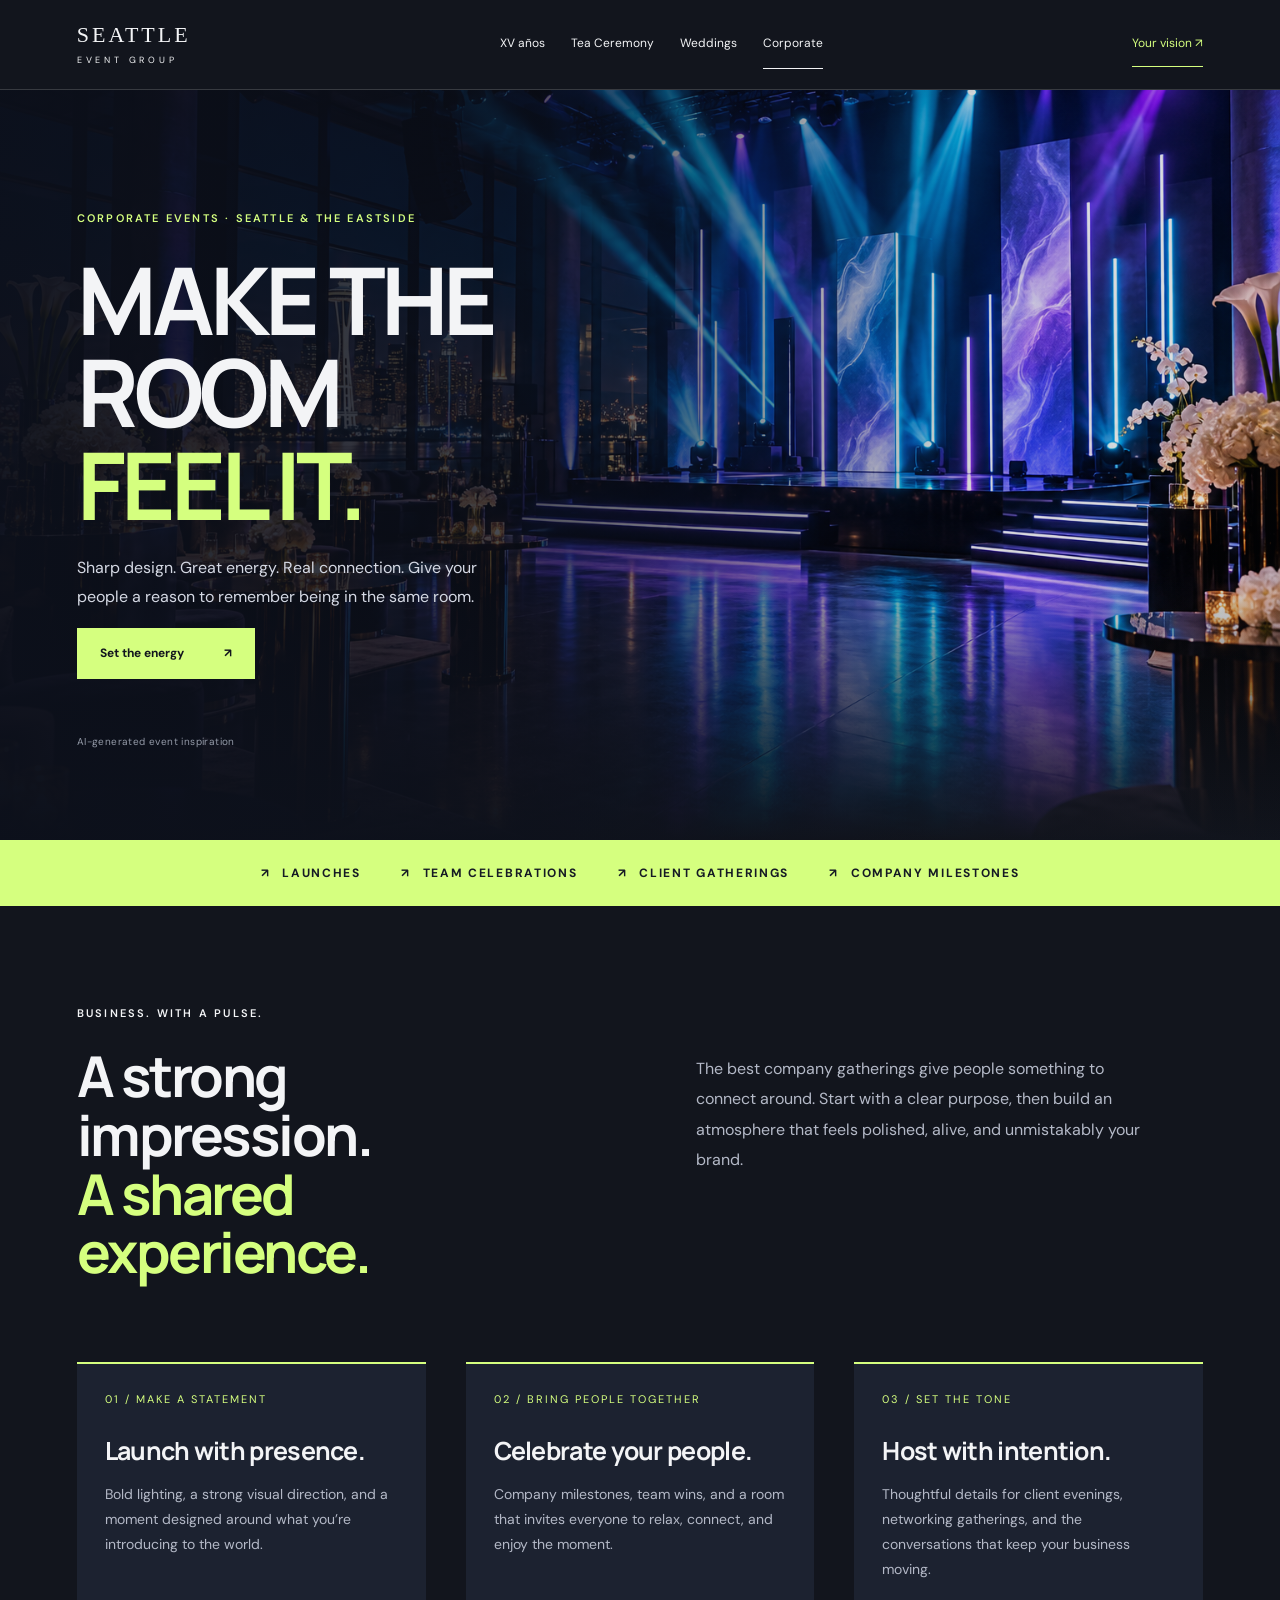
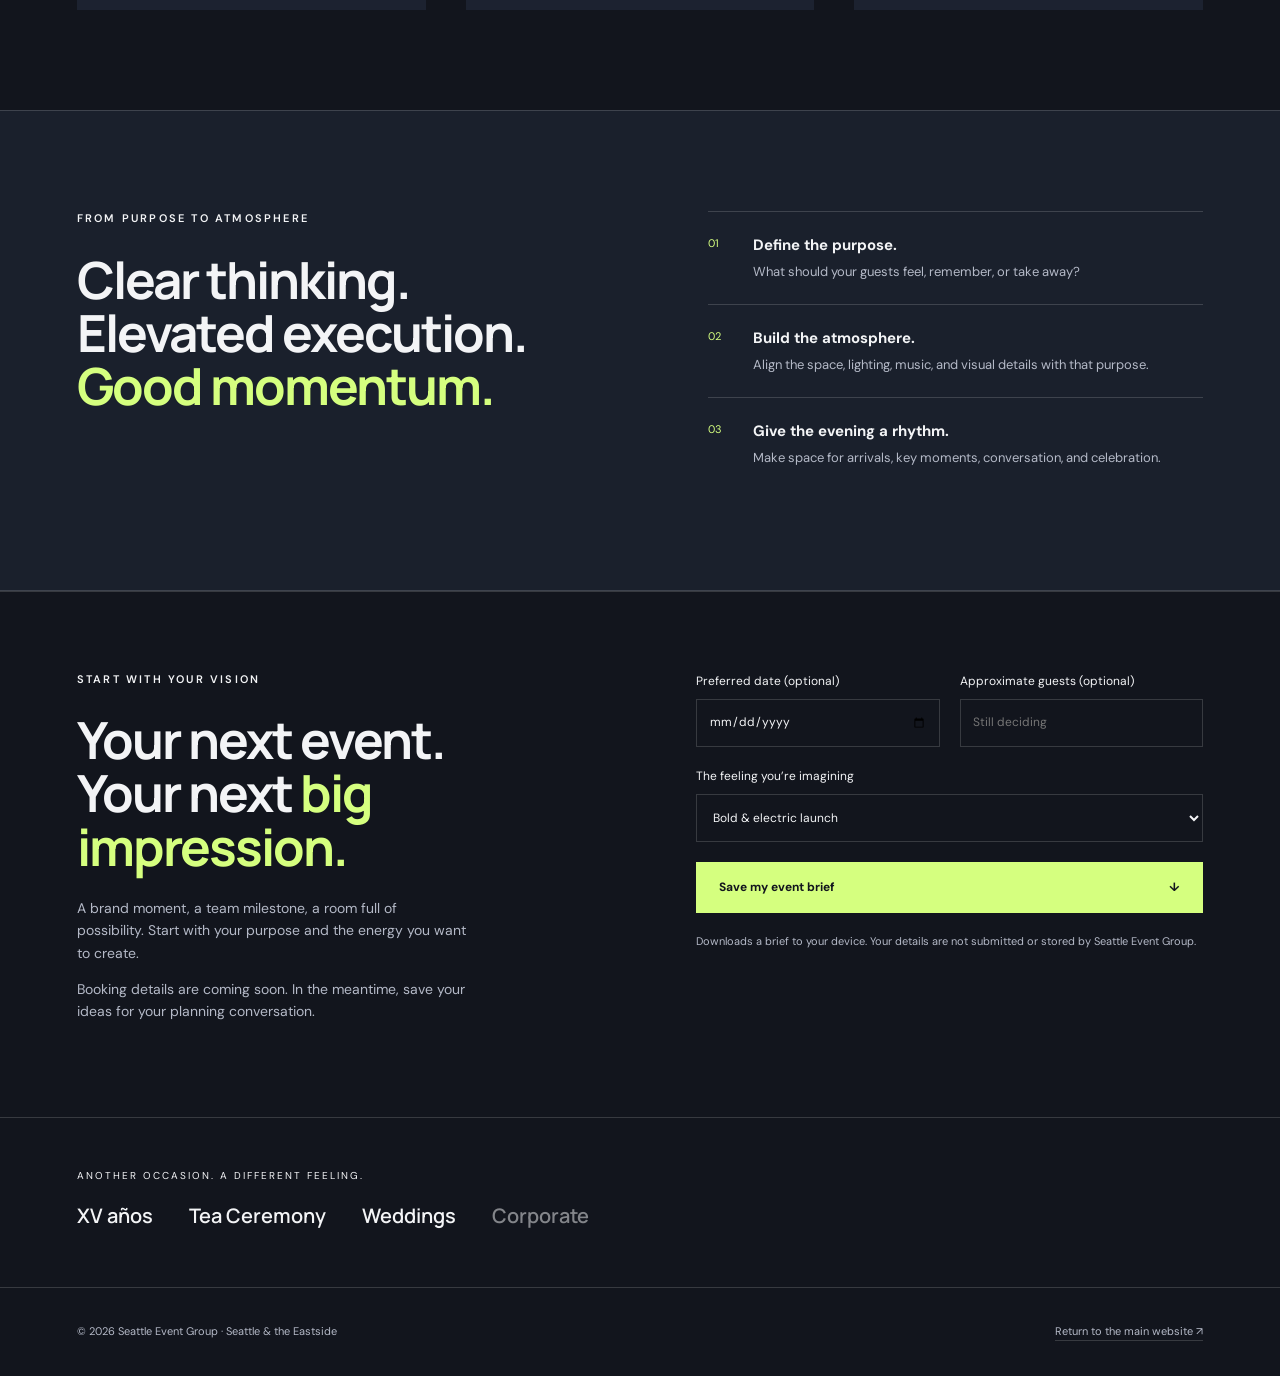
==== corporate/index.html @ 8b99e22e "Add distinct pages for weddings, tea ceremonies, XV anos, and corporate events" ====
<!doctype html>
<html lang="en"><head><meta charset="UTF-8"><meta name="viewport" content="width=device-width, initial-scale=1">
<title>Corporate — Make the room feel it | Seattle Event Group</title><meta name="description" content="High-energy, elegant company celebrations, launches, and team gatherings. Explore corporate event inspiration with Seattle Event Group.">
<link rel="canonical" href="https://seattleeventgroup.com/corporate/">
<meta name="theme-color" content="#12151d"><link rel="icon" type="image/svg+xml" href="data:image/svg+xml,%3Csvg xmlns='http://www.w3.org/2000/svg' viewBox='0 0 40 40'%3E%3Crect width='40' height='40' rx='20' fill='%23382130'/%3E%3Ctext x='20' y='29' text-anchor='middle' font-family='Georgia' font-size='29' fill='%23fffaf4'%3Es%3C/text%3E%3C/svg%3E">
<link rel="stylesheet" href="/occasions.css"></head><body class="corporate-page"><a class="skip" href="#main">Skip to content</a>
<header class="site-header shell">
<a class="brand" href="/" aria-label="Seattle Event Group home">SEATTLE<span>EVENT GROUP</span></a>
<nav class="desktop-nav" aria-label="Occasions"><a href="/xv-anos/">XV años</a>
<a href="/tea-ceremony/">Tea Ceremony</a>
<a href="/weddings/">Weddings</a>
<a href="/corporate/" aria-current="page">Corporate</a></nav>
<a class="header-link" href="#vision">Your vision <span aria-hidden="true">↗</span></a>
<details class="mobile-nav"><summary>Occasions</summary><nav aria-label="Occasions"><a href="/xv-anos/">XV años</a>
<a href="/tea-ceremony/">Tea Ceremony</a>
<a href="/weddings/">Weddings</a>
<a href="/corporate/" aria-current="page">Corporate</a><a href="/">Back to home</a></nav></details>
</header><main id="main">
<section class="corporate-hero"><img src="/assets/corporate.png" width="1536" height="1024" alt="Corporate event inspiration: an elegant Seattle venue with an electric blue and violet stage and sleek cocktail tables" fetchpriority="high"><div class="shell"><p class="eyebrow">Corporate events · Seattle & the Eastside</p><h1>Make the<br>room<br><span>feel it.</span></h1><p class="hero-description">Sharp design. Great energy. Real connection. Give your people a reason to remember being in the same room.</p><a class="action" href="#details">Set the energy <span aria-hidden="true">↗</span></a><p class="image-note">AI-generated event inspiration</p></div></section>
<div class="corporate-strip" aria-label="Event types"><span>Launches</span><span>Team celebrations</span><span>Client gatherings</span><span>Company milestones</span></div>
<section class="section shell" id="details"><div class="intro-layout"><div><p class="eyebrow">Business. With a pulse.</p><h2>A strong impression.<br><span style="color:var(--accent)">A shared experience.</span></h2></div><p>The best company gatherings give people something to connect around. Start with a clear purpose, then build an atmosphere that feels polished, alive, and unmistakably your brand.</p></div>
<div class="detail-grid"><article><span class="detail-number">01 / MAKE A STATEMENT</span><h3>Launch with presence.</h3><p>Bold lighting, a strong visual direction, and a moment designed around what you’re introducing to the world.</p></article><article><span class="detail-number">02 / BRING PEOPLE TOGETHER</span><h3>Celebrate your people.</h3><p>Company milestones, team wins, and a room that invites everyone to relax, connect, and enjoy the moment.</p></article><article><span class="detail-number">03 / SET THE TONE</span><h3>Host with intention.</h3><p>Thoughtful details for client evenings, networking gatherings, and the conversations that keep your business moving.</p></article></div></section>
<section class="section corporate-process"><div class="shell"><div><p class="eyebrow">From purpose to atmosphere</p><h2>Clear thinking.<br>Elevated execution.<br><span style="color:var(--accent)">Good momentum.</span></h2></div><ol class="process-list"><li><div><strong>Define the purpose.</strong>What should your guests feel, remember, or take away?</div></li><li><div><strong>Build the atmosphere.</strong>Align the space, lighting, music, and visual details with that purpose.</div></li><li><div><strong>Give the evening a rhythm.</strong>Make space for arrivals, key moments, conversation, and celebration.</div></li></ol></div></section>
<section class="vision-section shell" id="vision">
<div class="vision-layout"><div class="vision-copy"><p class="eyebrow">Start with your vision</p><h2>Your next event.<br>Your next <span style="color:var(--accent)">big impression.</span></h2><p>A brand moment, a team milestone, a room full of possibility. Start with your purpose and the energy you want to create.</p><p>Booking details are coming soon. In the meantime, save your ideas for your planning conversation.</p></div>
<form class="brief-form" data-occasion-brief="Corporate" data-filename="corporate">
<label>Preferred date <span>(optional)</span><input type="date" name="date"></label>
<label>Approximate guests <span>(optional)</span><input type="number" name="guests" min="1" max="100000" inputmode="numeric" placeholder="Still deciding"></label>
<label class="wide">The feeling you’re imagining<select name="feeling"><option>Bold & electric launch</option><option>Elegant client evening</option><option>High-energy team celebration</option><option>Polished & understated</option></select></label>
<button class="action wide" type="submit">Save my event brief <span aria-hidden="true">↓</span></button>
<p class="brief-note wide">Downloads a brief to your device. Your details are not submitted or stored by Seattle Event Group.</p>
<p class="brief-status wide" role="status" aria-live="polite"></p>
</form></div></section>
<section class="occasion-switcher shell" aria-label="Explore more occasions"><p>Another occasion. A different feeling.</p><nav aria-label="Explore occasions"><a href="/xv-anos/">XV años</a>
<a href="/tea-ceremony/">Tea Ceremony</a>
<a href="/weddings/">Weddings</a>
<a href="/corporate/" aria-current="page">Corporate</a></nav></section>
</main><footer class="site-footer shell"><p>© 2026 Seattle Event Group · Seattle & the Eastside</p><a href="/">Return to the main website <span aria-hidden="true">↗</span></a></footer><script src="/occasions.js" defer></script></body></html>
---- occasions.css ----
@import url('https://fonts.googleapis.com/css2?family=Cormorant+Garamond:ital,wght@0,400;0,500;0,600;1,400;1,500&family=DM+Sans:wght@400;500;600;700&family=Manrope:wght@400;500;600;700;800&display=swap');

:root{--paper:#f7f4ec;--ink:#31463a;--muted:#617066;--accent:#526c53;--line:#31463a30;--serif:'Cormorant Garamond',Georgia,serif;--sans:'DM Sans',sans-serif}
*{box-sizing:border-box}html{scroll-behavior:smooth;scroll-padding-top:28px}body{margin:0;background:var(--paper);color:var(--ink);font:16px/1.6 var(--sans)}a{color:inherit;text-decoration:none}button,input,select{font:inherit}img{display:block;width:100%;height:100%;object-fit:cover}figure{margin:0}h1,h2,h3,p{margin-top:0}h1,h2,h3{font-family:var(--serif);font-weight:400;line-height:1.04}h1{font-size:clamp(64px,7.5vw,112px);letter-spacing:-3px;margin-bottom:24px}h2{font-size:clamp(43px,4.6vw,68px);letter-spacing:-1.5px;margin-bottom:24px}h3{font-size:32px;letter-spacing:-.5px;margin-bottom:16px}em{font-weight:400}a:focus-visible,button:focus-visible,input:focus-visible,select:focus-visible,summary:focus-visible{outline:3px solid var(--accent);outline-offset:5px}a,button{touch-action:manipulation}.skip{position:absolute;top:-100px;left:20px;z-index:20;background:var(--paper);color:var(--ink);padding:12px}.skip:focus{top:12px}.shell{max-width:1440px;margin:auto;padding-inline:6%}.site-header{height:100px;display:flex;justify-content:space-between;align-items:center;border-bottom:1px solid var(--line);gap:30px}.brand{font-family:Georgia,serif;font-size:22px;letter-spacing:3px;line-height:1.1;white-space:nowrap}.brand span{display:block;font:9px var(--sans);letter-spacing:3.8px;margin-top:7px}.desktop-nav{display:flex;align-items:center;gap:26px;font-size:12px}.desktop-nav a{padding-block:14px;border-bottom:1px solid transparent}.desktop-nav a[aria-current=page]{border-color:currentColor}.header-link{font-size:12px;white-space:nowrap;border-bottom:1px solid currentColor;padding:12px 0}.mobile-nav{display:none;position:relative;font-size:13px}.mobile-nav summary{cursor:pointer;list-style:none;padding:12px 0;min-height:44px}.mobile-nav summary::-webkit-details-marker{display:none}.mobile-nav summary::after{content:' +';margin-left:8px}.mobile-nav[open] summary::after{content:' −'}.mobile-nav nav{position:absolute;right:0;top:100%;width:215px;background:var(--paper);color:var(--ink);border:1px solid var(--line);padding:12px;z-index:10;box-shadow:0 15px 40px #0002}.mobile-nav a{display:block;padding:12px}.mobile-nav a[aria-current=page]{font-weight:700}.eyebrow{font:600 11px/1.4 var(--sans);letter-spacing:2.2px;text-transform:uppercase;margin-bottom:26px}.hero-description{max-width:410px;font-size:16px;line-height:1.8;color:var(--muted)}.action{display:inline-flex;align-items:center;justify-content:space-between;gap:40px;padding:15px 22px;border:1px solid var(--accent);background:var(--accent);color:var(--paper);font-size:12px;min-height:48px;cursor:pointer}.action:hover{filter:brightness(1.1)}.image-note{font:10px/1.5 var(--sans);letter-spacing:.4px;opacity:.7;margin:10px 0 0}.section{padding-block:100px}.intro-layout{display:grid;grid-template-columns:1fr 1fr;gap:10%;align-items:start}.intro-layout>p{color:var(--muted);max-width:470px;margin-top:48px;line-height:1.9}.detail-grid{display:grid;grid-template-columns:repeat(3,1fr);gap:40px;margin-top:56px}.detail-grid article{border-top:1px solid var(--line);padding-top:25px}.detail-number{font:11px var(--sans);letter-spacing:2px;display:block;margin-bottom:30px;color:var(--muted)}.detail-grid p{font-size:14px;line-height:1.8;color:var(--muted)}.vision-section{padding-block:80px;border-top:1px solid var(--line)}.vision-layout{display:grid;grid-template-columns:1fr 1fr;gap:10%}.vision-copy>p:not(.eyebrow){max-width:390px;color:var(--muted);font-size:14px}.brief-form{display:grid;grid-template-columns:1fr 1fr;gap:20px;align-content:start}.brief-form label{display:block;font-size:12px}.brief-form input,.brief-form select{display:block;width:100%;margin-top:8px;border:1px solid var(--line);background:transparent;color:var(--ink);padding:12px;border-radius:0;min-height:48px}.brief-form .wide{grid-column:1/-1}.brief-form .action{width:100%}.brief-note{color:var(--muted);font-size:11px;line-height:1.6;margin:0}.brief-status{font-size:12px;margin:0}.occasion-switcher{padding-block:50px;border-top:1px solid var(--line)}.occasion-switcher>p{font-size:10px;letter-spacing:2px;text-transform:uppercase}.occasion-switcher nav{display:flex;flex-wrap:wrap;gap:16px 36px;font:26px var(--serif)}.occasion-switcher a{padding:8px 0}.occasion-switcher a[aria-current=page]{opacity:.5}.site-footer{border-top:1px solid var(--line);display:flex;justify-content:space-between;gap:25px;padding-block:35px;font-size:11px;color:var(--muted)}.site-footer a{border-bottom:1px solid var(--line)}.site-footer p{margin:0}.faq-list{border-top:1px solid var(--line);margin-top:40px}.faq-list details{border-bottom:1px solid var(--line)}.faq-list summary{cursor:pointer;padding:22px 0;font:26px var(--serif);min-height:48px}.faq-list p{max-width:650px;color:var(--muted);font-size:14px;padding-bottom:15px}

/* Weddings: an ivory editorial spread, framed by soft woodland greens. */
.wedding-hero{display:grid;grid-template-columns:.9fr 1.1fr;gap:7%;padding-block:65px 60px;align-items:center}.wedding-copy{padding-block:30px}.wedding-copy .eyebrow{color:var(--accent)}.wedding-copy h1 em{color:#71816a}.wedding-photo{height:640px;border-radius:48% 48% 2px 2px;overflow:hidden}.wedding-photo img{object-position:50% center}.wedding-signature{display:flex;align-items:center;gap:15px;margin-top:36px;font:italic 23px var(--serif);color:var(--accent)}.wedding-signature::before{content:'';height:1px;width:45px;background:var(--accent)}.wedding-ribbon{background:#e8ecdf;border-block:1px solid var(--line);display:flex;justify-content:center;flex-wrap:wrap;gap:18px 55px;padding:24px 6%;font:italic 23px var(--serif)}.wedding-story{background:#e9edde}.wedding-story .shell{display:grid;grid-template-columns:.8fr 1.2fr;gap:12%;align-items:center}.wedding-story .seal{border:1px solid #526c5360;border-radius:50%;width:220px;height:220px;display:grid;place-content:center;margin:auto;text-align:center;font:58px var(--serif)}.seal small{font:10px var(--sans);letter-spacing:3px;margin-top:8px}.wedding-story p:not(.eyebrow){color:var(--muted);max-width:480px;font-size:14px;line-height:1.9}

/* Tea ceremony: vermilion lacquer, antique gold, and a quiet ceremonial rhythm. */
.tea-page{--paper:#f6efe2;--ink:#571f24;--muted:#78575a;--accent:#7b252d;--line:#571f2430}.tea-page .site-header{background:#4a161d;color:#f5e9d3;border-color:#d8b56940}.tea-page .site-header .mobile-nav nav{background:#4a161d;color:#f5e9d3}.tea-hero{background:#4a161d;color:#f6ecd8;position:relative;min-height:700px;isolation:isolate;overflow:hidden;display:flex;align-items:center}.tea-hero>img{position:absolute;inset:0;z-index:-2;object-position:center}.tea-hero::after{content:'';position:absolute;inset:0;z-index:-1;background:linear-gradient(90deg,#321115f2 0%,#321115c2 36%,#32111530 72%),linear-gradient(0deg,#32111555,transparent)}.tea-hero .shell{width:100%;padding-block:65px}.tea-emblem{display:grid;place-items:center;width:65px;height:65px;border:1px solid #d3b06c;border-radius:50%;font:37px Georgia,serif;color:#e1c58b;margin-bottom:34px}.tea-hero .eyebrow{color:#e1c58b}.tea-hero h1{font-size:clamp(62px,7.2vw,105px);max-width:680px}.tea-hero h1 em{color:#e4c588}.tea-hero .hero-description{color:#eeddd0;max-width:390px}.tea-hero .action{background:#e1c58b;border-color:#e1c58b;color:#4a161d}.tea-hero .image-note{color:#ead7ba;margin-top:32px}.tea-ribbon{display:flex;justify-content:space-between;align-items:center;padding-block:28px;border-bottom:1px solid var(--line);font:22px var(--serif);gap:30px}.tea-ribbon span:first-child{font:10px var(--sans);letter-spacing:2px;color:var(--muted)}.tea-ritual{background:#6b242a;color:#f5e9d3}.tea-ritual .eyebrow{color:#e1c58b}.tea-ritual .detail-grid{gap:50px}.tea-ritual .detail-grid article{border-color:#e1c58b50}.tea-ritual .detail-number{color:#d9b975}.tea-ritual .detail-grid p{color:#e6cdd0}.tea-ritual h2{max-width:620px}.tea-quote{text-align:center;padding-block:85px;max-width:850px}.tea-quote>p{font:italic clamp(31px,3.7vw,51px)/1.22 var(--serif)}.tea-quote>span{font-size:10px;letter-spacing:2px;color:var(--muted)}

/* XV años: a luminous invitation with an arched ballroom and royal details. */
.xv-page{--paper:#fcf6f6;--ink:#65445f;--muted:#856d81;--accent:#805c79;--line:#805c792d;background:radial-gradient(ellipse at 20% 8%,#f5e5ef 0%,transparent 45%),var(--paper)}.xv-page .site-header{border-color:#b38fa53b}.xv-hero{text-align:center;padding-block:45px 0;position:relative;overflow:hidden}.xv-crown{color:#9d7b49;margin-bottom:15px;display:flex;justify-content:center}.xv-crown svg{width:55px;height:36px}.xv-hero .eyebrow{color:#806172;margin-bottom:20px}.xv-hero h1{font-size:clamp(64px,7.2vw,108px);max-width:850px;margin:0 auto 23px}.xv-hero h1 em{color:#9a7390}.xv-hero .hero-description{margin:0 auto 28px;max-width:480px}.xv-hero .action{border-radius:30px}.xv-photo-frame{position:relative;margin:52px auto 0;max-width:1000px;padding:12px 12px 0;border:1px solid #bd9b76;border-bottom:none;border-radius:340px 340px 0 0}.xv-photo{height:510px;border-radius:330px 330px 0 0;overflow:hidden}.xv-photo img{object-position:50% 48%}.xv-photo-frame .image-note{position:absolute;bottom:18px;left:20px;right:20px;color:#fff;text-shadow:0 1px 6px #000;text-align:center}.xv-stars{position:absolute;inset:80px 6% auto;display:flex;justify-content:space-between;color:#b9955a;font-size:28px;pointer-events:none}.xv-stars span:last-child{padding-top:120px;font-size:18px}.xv-intro{text-align:center;border-top:1px solid var(--line);padding-block:90px 20px}.xv-intro h2{max-width:650px;margin-inline:auto}.xv-intro>p:not(.eyebrow){max-width:550px;margin:0 auto;color:var(--muted);font-size:15px;line-height:1.9}.xv-details{padding-block:35px 90px}.xv-details .detail-grid{gap:30px}.xv-details article{text-align:center;background:#f0e6ee;border:0;border-radius:120px 120px 3px 3px;padding:65px 30px 35px}.xv-details .detail-number{color:#97774f}.xv-details h3{font-size:34px}.xv-wish{background:#e9dbe8;padding-block:80px;text-align:center}.xv-wish h2{max-width:690px;margin:0 auto 20px}.xv-wish p:not(.eyebrow){font-size:14px;color:var(--muted);max-width:520px;margin:auto}.xv-page .vision-section .action{border-radius:30px}

/* Corporate: graphic type, electric color, and a sharper, more dynamic grid. */
.corporate-page{--paper:#12151d;--ink:#f3f4f6;--muted:#b4b9c7;--accent:#d5ff7f;--line:#ffffff28;--serif:'Manrope',sans-serif}.corporate-page .brand{font-family:Georgia,serif}.corporate-page h1,.corporate-page h2,.corporate-page h3{font-weight:700}.corporate-page .site-header{height:90px}.corporate-page .header-link{color:var(--accent)}.corporate-page .action{color:#12151d;font-weight:700}.corporate-page .mobile-nav nav{background:#1b202c}.corporate-hero{position:relative;isolation:isolate;min-height:750px;overflow:hidden;display:flex;align-items:center}.corporate-hero>img{position:absolute;inset:0;z-index:-2;object-position:65% center}.corporate-hero::after{content:'';position:absolute;inset:0;z-index:-1;background:linear-gradient(90deg,#0c101bf5,#0c101bc7 37%,#0c101b24 78%),linear-gradient(0deg,#12151d,transparent 35%)}.corporate-hero .shell{width:100%;padding-block:75px 45px}.corporate-hero .eyebrow{color:var(--accent)}.corporate-hero h1{font-size:clamp(62px,7.3vw,106px);letter-spacing:-5px;line-height:.99;text-transform:uppercase;max-width:800px}.corporate-hero h1 span{color:var(--accent)}.corporate-hero .hero-description{color:#d5d9e4;max-width:420px}.corporate-hero .image-note{color:#ced5e4;margin-top:55px}.corporate-strip{background:var(--accent);color:#151a24;padding:25px 6%;display:flex;justify-content:center;flex-wrap:wrap;gap:18px 40px;font:700 12px var(--sans);text-transform:uppercase;letter-spacing:1.7px}.corporate-strip span::before{content:'↗';margin-right:12px}.corporate-page .intro-layout h2{font-size:clamp(38px,4.4vw,64px);letter-spacing:-2.5px}.corporate-page .detail-grid article{padding:28px;background:#1c2230;border-top:2px solid var(--accent)}.corporate-page .detail-number{color:var(--accent)}.corporate-page .detail-grid h3{font-size:25px;line-height:1.2;letter-spacing:-.7px}.corporate-page .detail-grid p{margin:0}.corporate-process{background:#1a202c;border-block:1px solid var(--line)}.corporate-process .shell{display:grid;grid-template-columns:1fr 1fr;gap:12%}.corporate-process h2{font-size:clamp(37px,4vw,57px);letter-spacing:-2px}.process-list{padding:0;margin:0;list-style:none;counter-reset:steps}.process-list li{border-top:1px solid var(--line);padding:21px 0;display:grid;grid-template-columns:35px 1fr;gap:10px;font-size:13px;color:var(--muted);counter-increment:steps}.process-list li::before{content:'0' counter(steps);color:var(--accent);font-size:11px;padding-top:2px}.process-list strong{display:block;color:var(--ink);font-size:15px;margin-bottom:5px}.corporate-page .vision-copy h2{font-size:clamp(38px,4vw,58px);letter-spacing:-2px}.corporate-page .brief-form select option{background:#12151d;color:#f3f4f6}.corporate-page .occasion-switcher nav{font-size:20px;font-weight:600}

@media(min-width:1500px){.shell{padding-inline:70px}}
@media(max-width:1050px){.desktop-nav{gap:18px}.site-header{gap:18px}.header-link{display:none}.wedding-hero{gap:5%;grid-template-columns:1fr 1fr}.wedding-photo{height:570px}.detail-grid{gap:24px}.corporate-hero h1{letter-spacing:-3px}}
@media(max-width:760px){.shell{padding-inline:6%}.site-header{height:86px}.desktop-nav{display:none}.mobile-nav{display:block}.brand{font-size:20px}.brand span{font-size:8px}.section{padding-block:65px}h1{letter-spacing:-2px}h2{letter-spacing:-1px}.intro-layout,.vision-layout{grid-template-columns:1fr;gap:18px}.intro-layout>p{margin-top:0;max-width:none}.detail-grid{gap:20px}.detail-grid h3{font-size:28px}.vision-section{padding-block:60px}.vision-copy>p:not(.eyebrow){max-width:none}.brief-form{margin-top:15px}.wedding-hero{grid-template-columns:1fr;padding-top:38px;gap:35px}.wedding-copy{text-align:center;padding:0}.wedding-copy h1{font-size:76px}.wedding-copy .hero-description{margin-inline:auto;max-width:460px}.wedding-signature{justify-content:center}.wedding-photo{height:480px;max-width:560px;margin:auto;width:100%}.wedding-story .shell{grid-template-columns:1fr;gap:40px}.wedding-story .seal{width:150px;height:150px;font-size:43px}.wedding-story .shell>div:last-child{text-align:center}.wedding-story p:not(.eyebrow){margin-inline:auto}.tea-hero{min-height:720px}.tea-hero::after{background:linear-gradient(90deg,#321115ed,#32111580),linear-gradient(0deg,#32111560,transparent)}.tea-hero h1{font-size:78px}.tea-ribbon{align-items:flex-start;flex-direction:column;gap:8px;font-size:21px}.tea-ritual .detail-grid{gap:24px}.tea-quote{padding-block:60px}.xv-photo{height:420px}.xv-photo-frame{margin-top:42px}.xv-stars{inset:100px 5% auto;font-size:20px}.xv-stars span:last-child{padding-top:80px;font-size:14px}.xv-hero h1{font-size:76px}.xv-details .detail-grid{gap:18px}.xv-details article{padding:48px 20px 20px}.xv-intro{padding-top:65px}.corporate-page .site-header{height:86px}.corporate-hero{min-height:700px}.corporate-hero h1{font-size:74px;letter-spacing:-3px}.corporate-process .shell{grid-template-columns:1fr;gap:25px}.corporate-page .detail-grid article{padding:22px}.occasion-switcher{padding-block:35px}.occasion-switcher nav{gap:10px 24px;font-size:24px}}
@media(max-width:540px){.detail-grid{grid-template-columns:1fr;margin-top:30px;gap:25px}.detail-number{margin-bottom:16px}.detail-grid article{padding-top:22px}.detail-grid p{margin-bottom:0}.site-header{gap:10px}.brand{font-size:18px;letter-spacing:2.5px}.brand span{letter-spacing:3px}.mobile-nav{font-size:12px}.eyebrow{font-size:10px;letter-spacing:1.8px;margin-bottom:22px}h1{font-size:62px}h2{font-size:43px}.wedding-copy h1{font-size:65px}.wedding-photo{height:440px}.wedding-ribbon{gap:10px 20px;font-size:19px}.tea-hero{min-height:720px}.tea-hero .shell{padding-block:48px}.tea-hero h1{font-size:66px}.tea-hero>img{object-position:60% center}.tea-emblem{width:55px;height:55px;font-size:32px;margin-bottom:28px}.tea-ritual .detail-grid{gap:30px}.xv-hero h1{font-size:65px;max-width:350px}.xv-stars{inset:110px 4% auto}.xv-photo-frame{padding:7px 7px 0;border-radius:180px 180px 0 0}.xv-photo{height:365px;border-radius:170px 170px 0 0}.xv-details article{max-width:420px;margin:auto;width:100%;padding:50px 30px 32px;border-radius:100px 100px 3px 3px}.xv-wish{padding-block:60px}.corporate-hero{min-height:690px}.corporate-hero h1{font-size:clamp(52px,13vw,68px);letter-spacing:-2.5px}.corporate-hero .shell{padding-top:52px}.corporate-strip{gap:15px 22px;font-size:10px}.brief-form{grid-template-columns:1fr}.brief-form .wide{grid-column:auto}.site-footer{flex-direction:column;gap:10px}.occasion-switcher nav{font-size:23px}.corporate-page .occasion-switcher nav{font-size:17px}}
@media(prefers-reduced-motion:reduce){html{scroll-behavior:auto}}
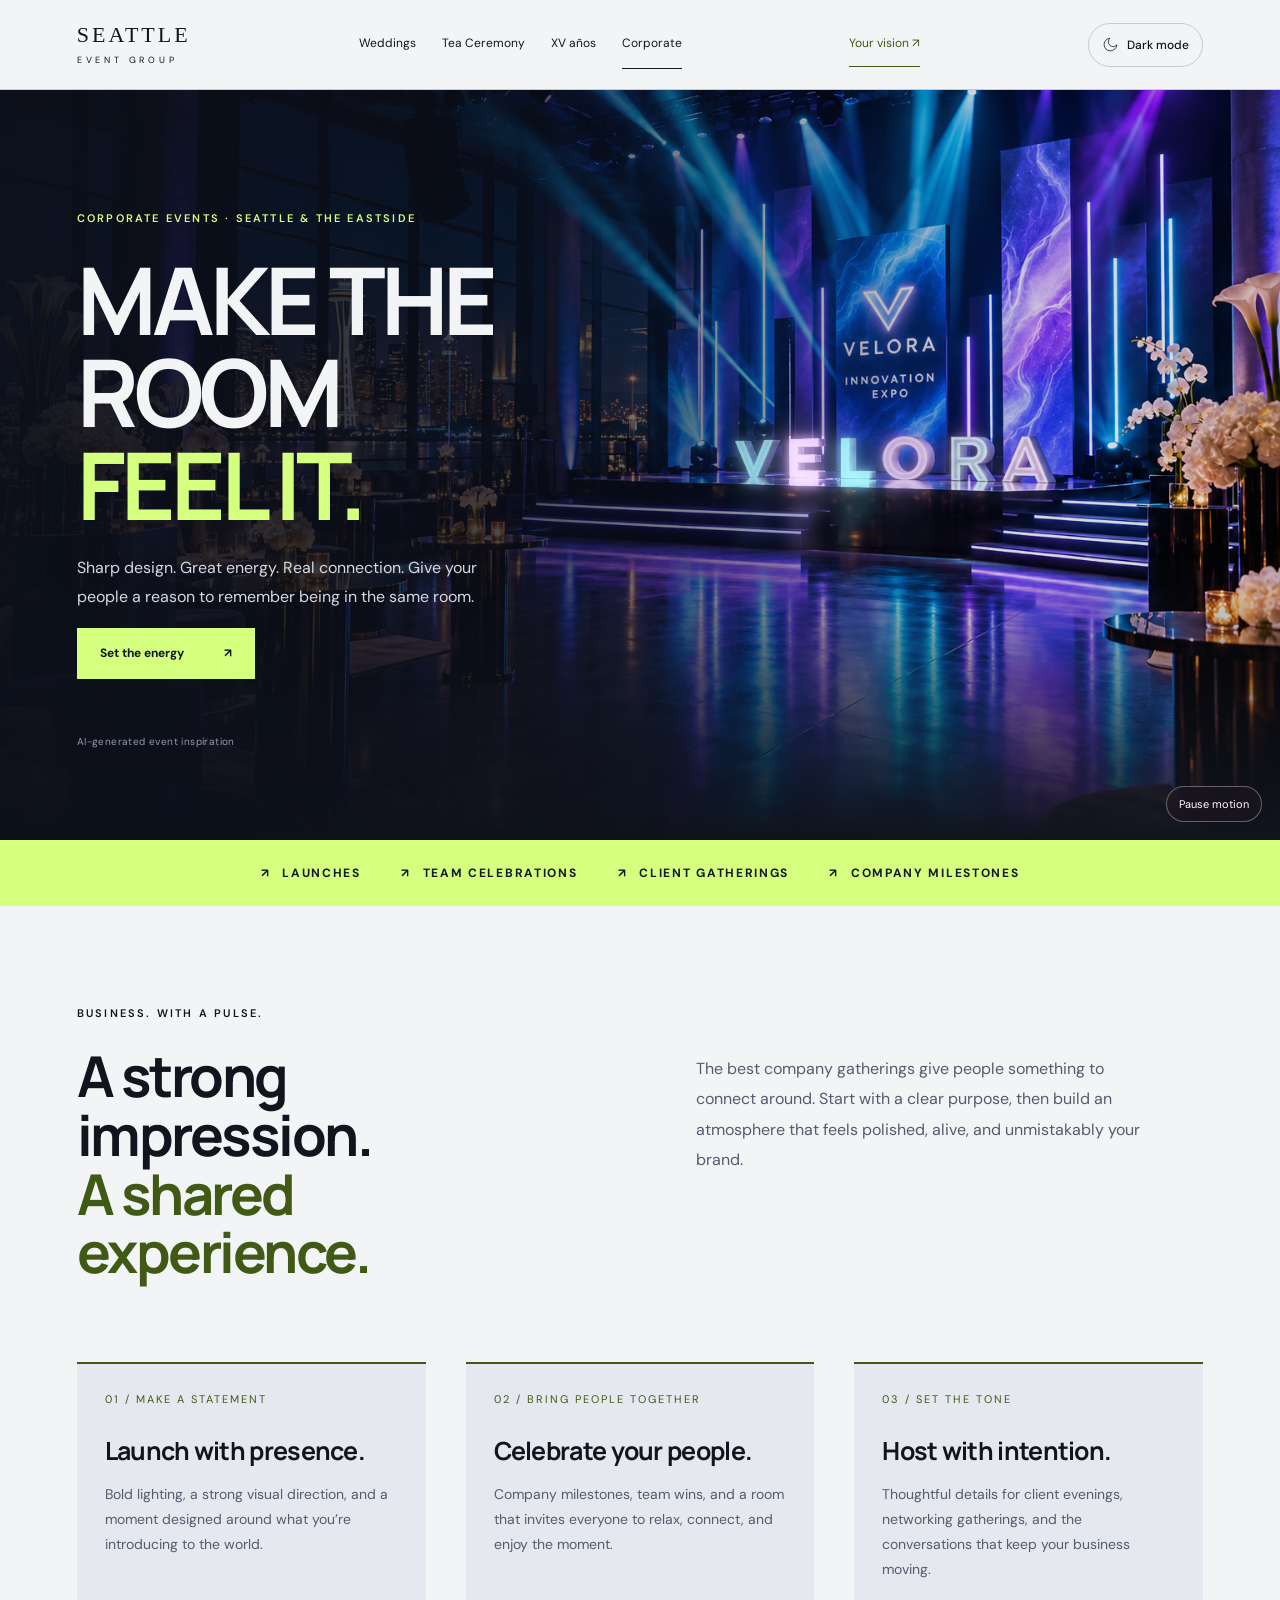
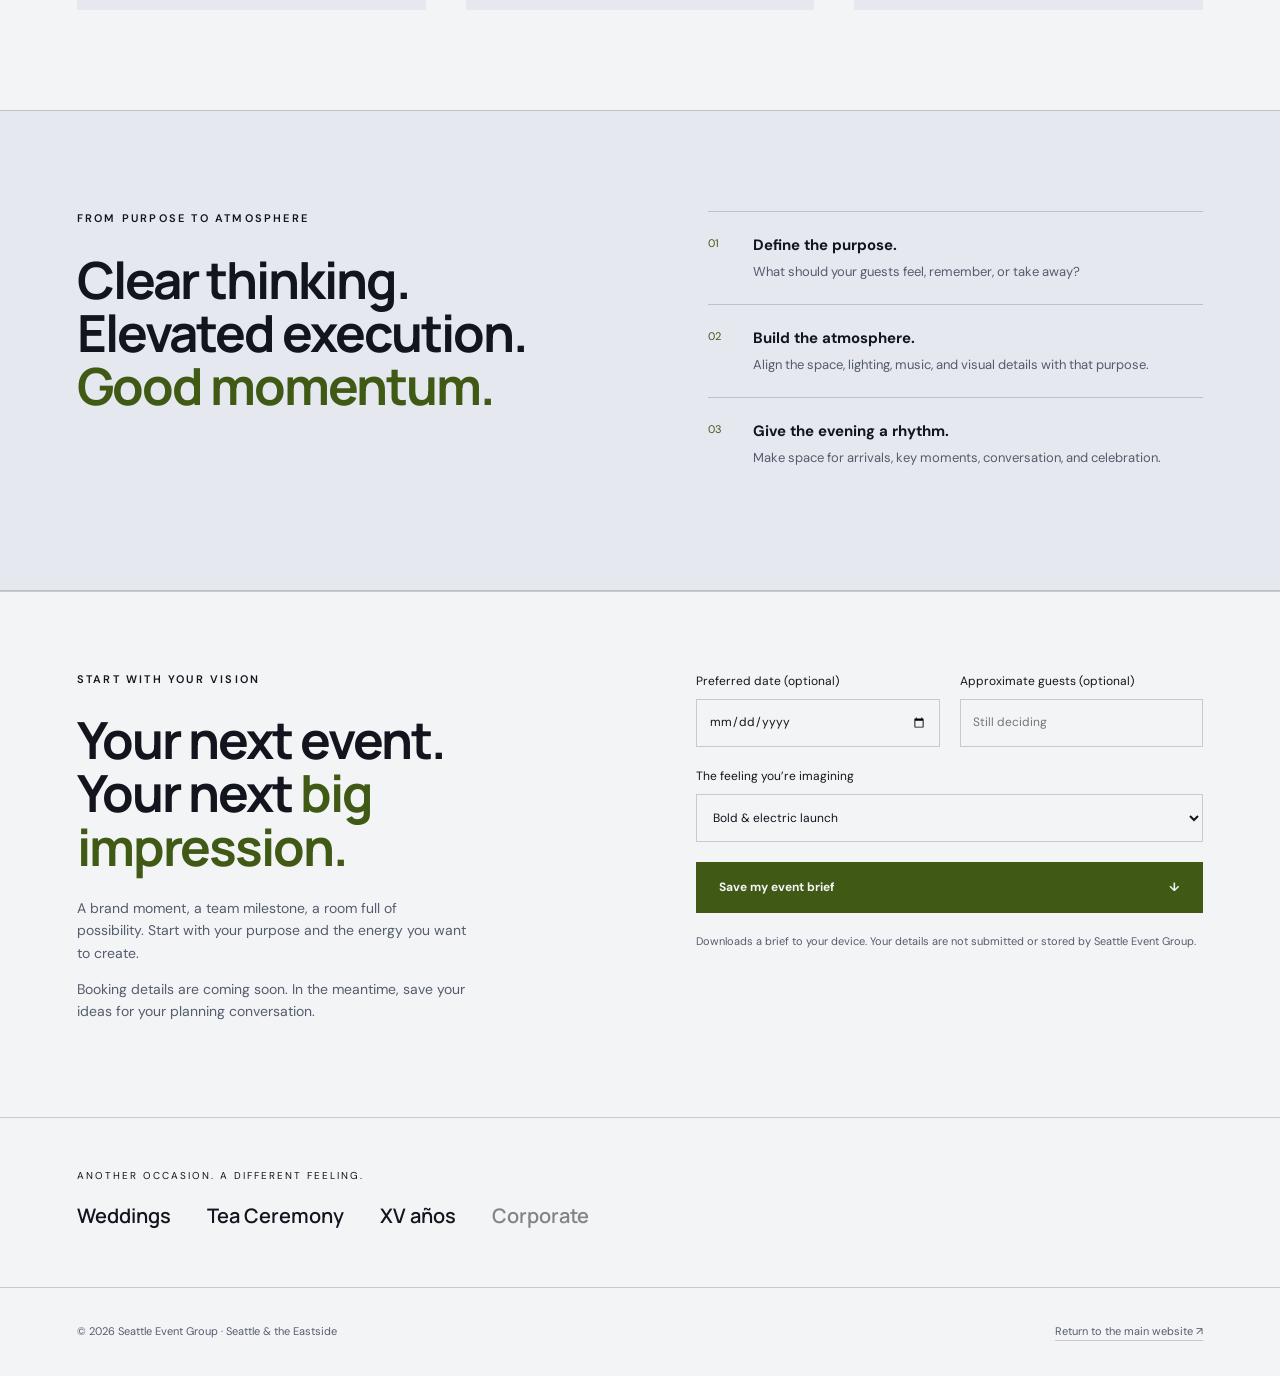
==== commit b584dfac: "Add adaptive dark theme and seasonal event visuals" ====
--- a/corporate/index.html
+++ b/corporate/index.html
@@ -1,22 +1,26 @@
 <!doctype html>
-<html lang="en"><head><meta charset="UTF-8"><meta name="viewport" content="width=device-width, initial-scale=1">
+<html lang="en"><head><script src="/theme.js"></script><meta charset="UTF-8"><meta name="viewport" content="width=device-width, initial-scale=1">
 <title>Corporate — Make the room feel it | Seattle Event Group</title><meta name="description" content="High-energy, elegant company celebrations, launches, and team gatherings. Explore corporate event inspiration with Seattle Event Group.">
 <link rel="canonical" href="https://seattleeventgroup.com/corporate/">
 <meta name="theme-color" content="#12151d"><link rel="icon" type="image/svg+xml" href="data:image/svg+xml,%3Csvg xmlns='http://www.w3.org/2000/svg' viewBox='0 0 40 40'%3E%3Crect width='40' height='40' rx='20' fill='%23382130'/%3E%3Ctext x='20' y='29' text-anchor='middle' font-family='Georgia' font-size='29' fill='%23fffaf4'%3Es%3C/text%3E%3C/svg%3E">
-<link rel="stylesheet" href="/occasions.css"></head><body class="corporate-page"><a class="skip" href="#main">Skip to content</a>
+<link rel="stylesheet" href="/occasions.css"><link rel="stylesheet" href="/theme.css"><link rel="stylesheet" href="/event-effects.css"><script src="/event-effects.js" defer></script></head><body class="corporate-page"><a class="skip" href="#main">Skip to content</a>
 <header class="site-header shell">
 <a class="brand" href="/" aria-label="Seattle Event Group home">SEATTLE<span>EVENT GROUP</span></a>
-<nav class="desktop-nav" aria-label="Occasions"><a href="/xv-anos/">XV años</a>
+<nav class="desktop-nav" aria-label="Occasions"><a href="/weddings/">Weddings</a>
 <a href="/tea-ceremony/">Tea Ceremony</a>
-<a href="/weddings/">Weddings</a>
+<a href="/xv-anos/">XV años</a>
 <a href="/corporate/" aria-current="page">Corporate</a></nav>
 <a class="header-link" href="#vision">Your vision <span aria-hidden="true">↗</span></a>
-<details class="mobile-nav"><summary>Occasions</summary><nav aria-label="Occasions"><a href="/xv-anos/">XV años</a>
+<details class="mobile-nav"><summary>Occasions</summary><nav aria-label="Occasions"><a href="/weddings/">Weddings</a>
 <a href="/tea-ceremony/">Tea Ceremony</a>
-<a href="/weddings/">Weddings</a>
-<a href="/corporate/" aria-current="page">Corporate</a><a href="/">Back to home</a></nav></details>
+<a href="/xv-anos/">XV años</a>
+<a href="/corporate/" aria-current="page">Corporate</a>
+<a href="/">Back to home</a></nav></details>
+<button class="theme-toggle" type="button" data-theme-toggle aria-label="Dark mode" aria-pressed="false" hidden>
+<svg viewBox="0 0 24 24" aria-hidden="true"><path d="M20.9 13A6.95 6.95 0 0 1 11 3.1a9 9 0 1 0 9.9 9.9Z"/></svg><span>Dark mode</span>
+</button>
 </header><main id="main">
-<section class="corporate-hero"><img src="/assets/corporate.png" width="1536" height="1024" alt="Corporate event inspiration: an elegant Seattle venue with an electric blue and violet stage and sleek cocktail tables" fetchpriority="high"><div class="shell"><p class="eyebrow">Corporate events · Seattle & the Eastside</p><h1>Make the<br>room<br><span>feel it.</span></h1><p class="hero-description">Sharp design. Great energy. Real connection. Give your people a reason to remember being in the same room.</p><a class="action" href="#details">Set the energy <span aria-hidden="true">↗</span></a><p class="image-note">AI-generated event inspiration</p></div></section>
+<section class="corporate-hero"><img src="/assets/corporate-velora.png" width="1536" height="1024" alt="Corporate event inspiration: the fictional VELORA Innovation Expo in a Seattle venue, with branded LED screens, illuminated stage letters, and blue and violet lighting" fetchpriority="high"><div class="shell"><p class="eyebrow">Corporate events · Seattle & the Eastside</p><h1>Make the<br>room<br><span>feel it.</span></h1><p class="hero-description">Sharp design. Great energy. Real connection. Give your people a reason to remember being in the same room.</p><a class="action" href="#details">Set the energy <span aria-hidden="true">↗</span></a><p class="image-note">AI-generated event inspiration</p></div></section>
 <div class="corporate-strip" aria-label="Event types"><span>Launches</span><span>Team celebrations</span><span>Client gatherings</span><span>Company milestones</span></div>
 <section class="section shell" id="details"><div class="intro-layout"><div><p class="eyebrow">Business. With a pulse.</p><h2>A strong impression.<br><span style="color:var(--accent)">A shared experience.</span></h2></div><p>The best company gatherings give people something to connect around. Start with a clear purpose, then build an atmosphere that feels polished, alive, and unmistakably your brand.</p></div>
 <div class="detail-grid"><article><span class="detail-number">01 / MAKE A STATEMENT</span><h3>Launch with presence.</h3><p>Bold lighting, a strong visual direction, and a moment designed around what you’re introducing to the world.</p></article><article><span class="detail-number">02 / BRING PEOPLE TOGETHER</span><h3>Celebrate your people.</h3><p>Company milestones, team wins, and a room that invites everyone to relax, connect, and enjoy the moment.</p></article><article><span class="detail-number">03 / SET THE TONE</span><h3>Host with intention.</h3><p>Thoughtful details for client evenings, networking gatherings, and the conversations that keep your business moving.</p></article></div></section>
@@ -31,8 +35,8 @@
 <p class="brief-note wide">Downloads a brief to your device. Your details are not submitted or stored by Seattle Event Group.</p>
 <p class="brief-status wide" role="status" aria-live="polite"></p>
 </form></div></section>
-<section class="occasion-switcher shell" aria-label="Explore more occasions"><p>Another occasion. A different feeling.</p><nav aria-label="Explore occasions"><a href="/xv-anos/">XV años</a>
+<section class="occasion-switcher shell" aria-label="Explore more occasions"><p>Another occasion. A different feeling.</p><nav aria-label="Explore occasions"><a href="/weddings/">Weddings</a>
 <a href="/tea-ceremony/">Tea Ceremony</a>
-<a href="/weddings/">Weddings</a>
+<a href="/xv-anos/">XV años</a>
 <a href="/corporate/" aria-current="page">Corporate</a></nav></section>
 </main><footer class="site-footer shell"><p>© 2026 Seattle Event Group · Seattle & the Eastside</p><a href="/">Return to the main website <span aria-hidden="true">↗</span></a></footer><script src="/occasions.js" defer></script></body></html>
--- a/theme.css
+++ b/theme.css
@@ -0,0 +1,139 @@
+/* Each dark palette exchanges the original background and text colors. */
+:root {
+  --theme-paper:#faf8f4;
+  --theme-ink:#30232b;
+  --theme-muted:#70656a;
+  --theme-accent:#d6ff89;
+  --theme-surface:#eee9ed;
+  --theme-soft:#806172;
+  --theme-marker:#927a87;
+  --theme-line:#38213030;
+}
+.wedding-page {
+  --theme-paper:#f7f4ec;--theme-ink:#31463a;--theme-muted:#617066;
+  --theme-accent:#526c53;--theme-surface:#e9edde;--theme-soft:#71816a;--theme-line:#31463a30;
+}
+.tea-page {
+  --theme-paper:#f6efe2;--theme-ink:#571f24;--theme-muted:#78575a;
+  --theme-accent:#7b252d;--theme-line:#571f2430;
+}
+.xv-page {
+  --theme-paper:#fcf6f6;--theme-ink:#65445f;--theme-muted:#856d81;
+  --theme-accent:#805c79;--theme-surface:#f0e6ee;--theme-wish:#e9dbe8;
+  --theme-soft:#9a7390;--theme-line:#805c792d;--theme-glow:#f5e5ef;
+}
+.corporate-page {
+  --theme-paper:#f3f4f6;--theme-ink:#12151d;--theme-muted:#545c6d;
+  --theme-accent:#405a16;--theme-surface:#e5e8ef;--theme-line:#12151d30;
+}
+body {
+  --surface:var(--theme-surface);--soft-ink:var(--theme-soft);
+  --line:var(--theme-line);--button-ink:#382130;
+}
+html[data-theme="light"] body {
+  --paper:var(--theme-paper);--ink:var(--theme-ink);--muted:var(--theme-muted);
+  --accent:var(--theme-accent);--line:var(--theme-line);
+}
+html[data-theme="dark"] body {
+  --paper:var(--theme-ink);--ink:var(--theme-paper);
+  --muted:color-mix(in srgb, var(--ink) 73%, var(--paper));
+  --accent:color-mix(in srgb, var(--ink) 80%, var(--theme-accent));
+  --surface:color-mix(in srgb, var(--paper) 90%, var(--ink));
+  --soft-ink:color-mix(in srgb, var(--ink) 78%, var(--theme-soft, var(--paper)));
+  --occasion-marker:color-mix(in srgb, var(--ink) 75%, var(--theme-marker));
+  --line:color-mix(in srgb, var(--ink) 22%, transparent);
+}
+html[data-theme="dark"] body:not([class]) {--accent:#d6ff89;--plum:#faf8f4}
+html[data-theme="dark"] .corporate-page {--accent:#d5ff7f;--surface:#1c2230}
+.theme-toggle {
+  display:inline-flex;align-items:center;justify-content:center;gap:8px;
+  order:5;flex-shrink:0;min-height:44px;padding:10px 13px;
+  border:1px solid var(--line);border-radius:24px;background:transparent;
+  color:inherit;font:500 12px 'DM Sans',sans-serif;cursor:pointer;
+}
+.theme-toggle[hidden] {display:none}
+.theme-toggle:hover {background:color-mix(in srgb, currentColor 8%, transparent)}
+.theme-toggle svg {width:17px;height:17px;fill:none;stroke:currentColor;stroke-width:1.1;stroke-linecap:round;stroke-linejoin:round}
+html[data-theme="dark"] .theme-toggle {background:color-mix(in srgb, currentColor 10%, transparent)}
+body:not([class]) .theme-toggle {order:5}
+body:not([class]) .main-nav {order:2}
+body:not([class]) .menu-toggle {order:4}
+body:not([class]) .site-header, .locations, .occasion-dropdown, .occasion-grid,
+.occasion-grid article+article, .occasion-dropdown .all-occasions,
+.occasion-link, .principles article, .soon, .nav-cta, .menu-toggle {border-color:var(--line)}
+.nav-ready .main-nav {border-color:var(--line)}
+.approach {background:var(--surface)}
+.section-top h2 em, .principles article>span, .occasion-link:hover,
+.occasion-dropdown a:hover, .main-nav>a:hover {color:var(--soft-ink)}
+.hero {color:#faf8f4;background:#382130}
+.hero .light, .nav-cta {color:var(--ink)}
+.hero .light {color:var(--button-ink)}
+body:not([class]) footer>span {color:color-mix(in srgb, var(--paper) 75%, var(--plum))}
+.skip {background:var(--paper);color:var(--ink)}
+.brief-form select option {background:var(--paper);color:var(--ink)}
+.wedding-copy h1 em {color:var(--soft-ink)}
+.wedding-story {background:var(--surface)}
+.wedding-ribbon {background:color-mix(in srgb, var(--surface) 70%, var(--paper))}
+.wedding-story .seal {border-color:var(--line)}
+/* The tea header's colored band spans the viewport, with the other pages' gutters. */
+.tea-page .site-header {
+  max-width:none;width:100%;padding-inline:6%;
+  background:#4a161d;color:#f5e9d3;border-color:var(--line);
+}
+.tea-page .site-header .mobile-nav nav {background:#4a161d;color:#f5e9d3}
+html[data-theme="dark"] .tea-page .site-header,
+html[data-theme="dark"] .tea-page .site-header .mobile-nav nav {background:var(--paper);color:var(--ink)}
+.tea-page .site-header .theme-toggle {border-color:currentColor}
+.xv-page {background:radial-gradient(ellipse at 20% 8%,var(--theme-glow) 0%,transparent 45%),var(--paper)}
+html[data-theme="dark"] .xv-page {--theme-glow:#77566b35;--theme-wish:var(--surface)}
+.xv-page .site-header {border-color:var(--line)}
+.xv-hero .eyebrow {color:var(--muted)}
+.xv-hero h1 em {color:var(--soft-ink)}
+.xv-details article {background:var(--surface)}
+.xv-wish {background:var(--theme-wish)}
+.xv-crown img {width:100px;height:68px;object-fit:contain;filter:url('#tiara-ink')}
+/* Scatter the stars around the copy, leaving its reading area clear. */
+.xv-stars {inset:0;display:block}
+.xv-stars span {position:absolute;font-size:24px;line-height:1;padding:0!important}
+.xv-stars span:nth-child(1) {top:90px;left:7%}
+.xv-stars span:nth-child(2) {top:215px;right:7%;font-size:18px}
+.xv-stars span:nth-child(3) {top:165px;left:16%;font-size:14px}
+.xv-stars span:nth-child(4) {top:75px;right:19%;font-size:14px}
+.xv-stars span:nth-child(5) {top:310px;left:9%;font-size:18px}
+.xv-stars span:nth-child(6) {top:370px;right:14%;font-size:26px}
+.xv-stars span:nth-child(7) {top:430px;left:21%;font-size:12px}
+.xv-stars span:nth-child(8) {top:135px;right:11%;font-size:10px}
+.corporate-page .action {color:var(--paper)}
+.corporate-page .detail-grid article, .corporate-process {background:var(--surface)}
+.corporate-page .mobile-nav nav {background:var(--paper)}
+.corporate-page .brief-form select option {background:var(--paper);color:var(--ink)}
+.corporate-strip {background:#d5ff7f;color:#151a24}
+.corporate-hero {color:#f3f4f6}
+.corporate-hero .eyebrow, .corporate-hero h1 span {color:#d5ff7f}
+.corporate-hero .action {background:#d5ff7f;border-color:#d5ff7f;color:#12151d}
+@media(min-width:1500px) {
+  .tea-page .site-header {padding-inline:max(6%,calc((100vw - 1300px)/2))}
+}
+@media(max-width:800px) {
+  .theme-toggle {width:44px;padding:10px}
+  .theme-toggle span {display:none}
+  body:not([class]) .site-header {column-gap:12px}
+  body:not([class]) .theme-toggle {order:5;margin-left:0;margin-right:0}
+  body:not([class]) .menu-toggle {order:3;margin-left:auto}
+  body:not([class]) .main-nav {order:4}
+  .nav-cta {color:var(--button-ink)}
+}
+@media(max-width:540px) {
+  .xv-stars span:nth-child(3) {left:5%;top:350px}
+  .xv-stars span:nth-child(4) {right:7%;top:65px}
+  .xv-stars span:nth-child(5) {left:4%;top:570px}
+  .xv-stars span:nth-child(6) {right:4%;top:400px;font-size:18px}
+  .xv-stars span:nth-child(7) {left:12%;top:60px}
+  .corporate-hero::after {
+    background:linear-gradient(90deg,#0c101bd9,#0c101b55),linear-gradient(0deg,#12151d 0%,#12151dcc 38%,transparent 70%);
+  }
+}
+@media(max-width:380px) {
+  body:not([class]) .site-header {column-gap:6px}
+  body:not([class]) .theme-toggle {margin-right:0}
+}
--- a/event-effects.css
+++ b/event-effects.css
@@ -0,0 +1,31 @@
+/* Atmosphere stays inside the photograph and never intercepts clicks. */
+.wedding-photo,.xv-photo {position:relative}
+.event-effects {position:absolute;inset:0;width:100%;height:100%;pointer-events:none;z-index:0}
+.tea-hero>.event-effects,.corporate-hero>.event-effects {z-index:-1}
+.corporate-hero>.event-effects {z-index:0}
+.tea-hero .shell,.corporate-hero .shell {position:relative;z-index:1}
+.motion-toggle {
+  position:absolute;right:18px;bottom:18px;z-index:2;
+  min-height:36px;padding:7px 12px;border:1px solid #ffffff55;
+  border-radius:22px;background:#20172080;color:#fff;
+  font:11px 'DM Sans',sans-serif;cursor:pointer;backdrop-filter:blur(6px);
+}
+.motion-toggle:hover {background:#201720bb}
+.xv-photo-frame .image-note {bottom:58px}
+.xv-stars span {animation:star-shine 2.8s ease-in-out infinite;transform-origin:center}
+.xv-stars span:nth-child(2n) {animation-delay:-1.1s}
+.xv-stars span:nth-child(3n) {animation-delay:-2.3s;animation-duration:3.6s}
+body[data-motion-paused="true"] .xv-stars span {animation-play-state:paused}
+body[data-stars-visible="false"] .xv-stars span {animation-play-state:paused}
+body[data-motion-hidden="true"] .xv-stars span {animation-play-state:paused}
+@keyframes star-shine {
+  0%,100% {opacity:.35;transform:scale(.85) rotate(-8deg);text-shadow:0 0 4px #eacb8b50}
+  35% {opacity:.8;transform:scale(1.1) rotate(0deg);text-shadow:0 0 12px #ffe0a6aa}
+  55% {opacity:1;transform:scale(1.5) rotate(8deg);text-shadow:0 0 8px #fff6df,0 0 22px #ffd68ce6,0 0 38px #edb86980}
+  78% {opacity:.6;transform:scale(1) rotate(0deg);text-shadow:0 0 10px #eacb8b80}
+}
+@media(prefers-reduced-motion:reduce) {
+  .event-effects,.motion-toggle {display:none}
+  .xv-stars span {animation:none;opacity:.8}
+  .xv-photo-frame .image-note {bottom:18px}
+}
